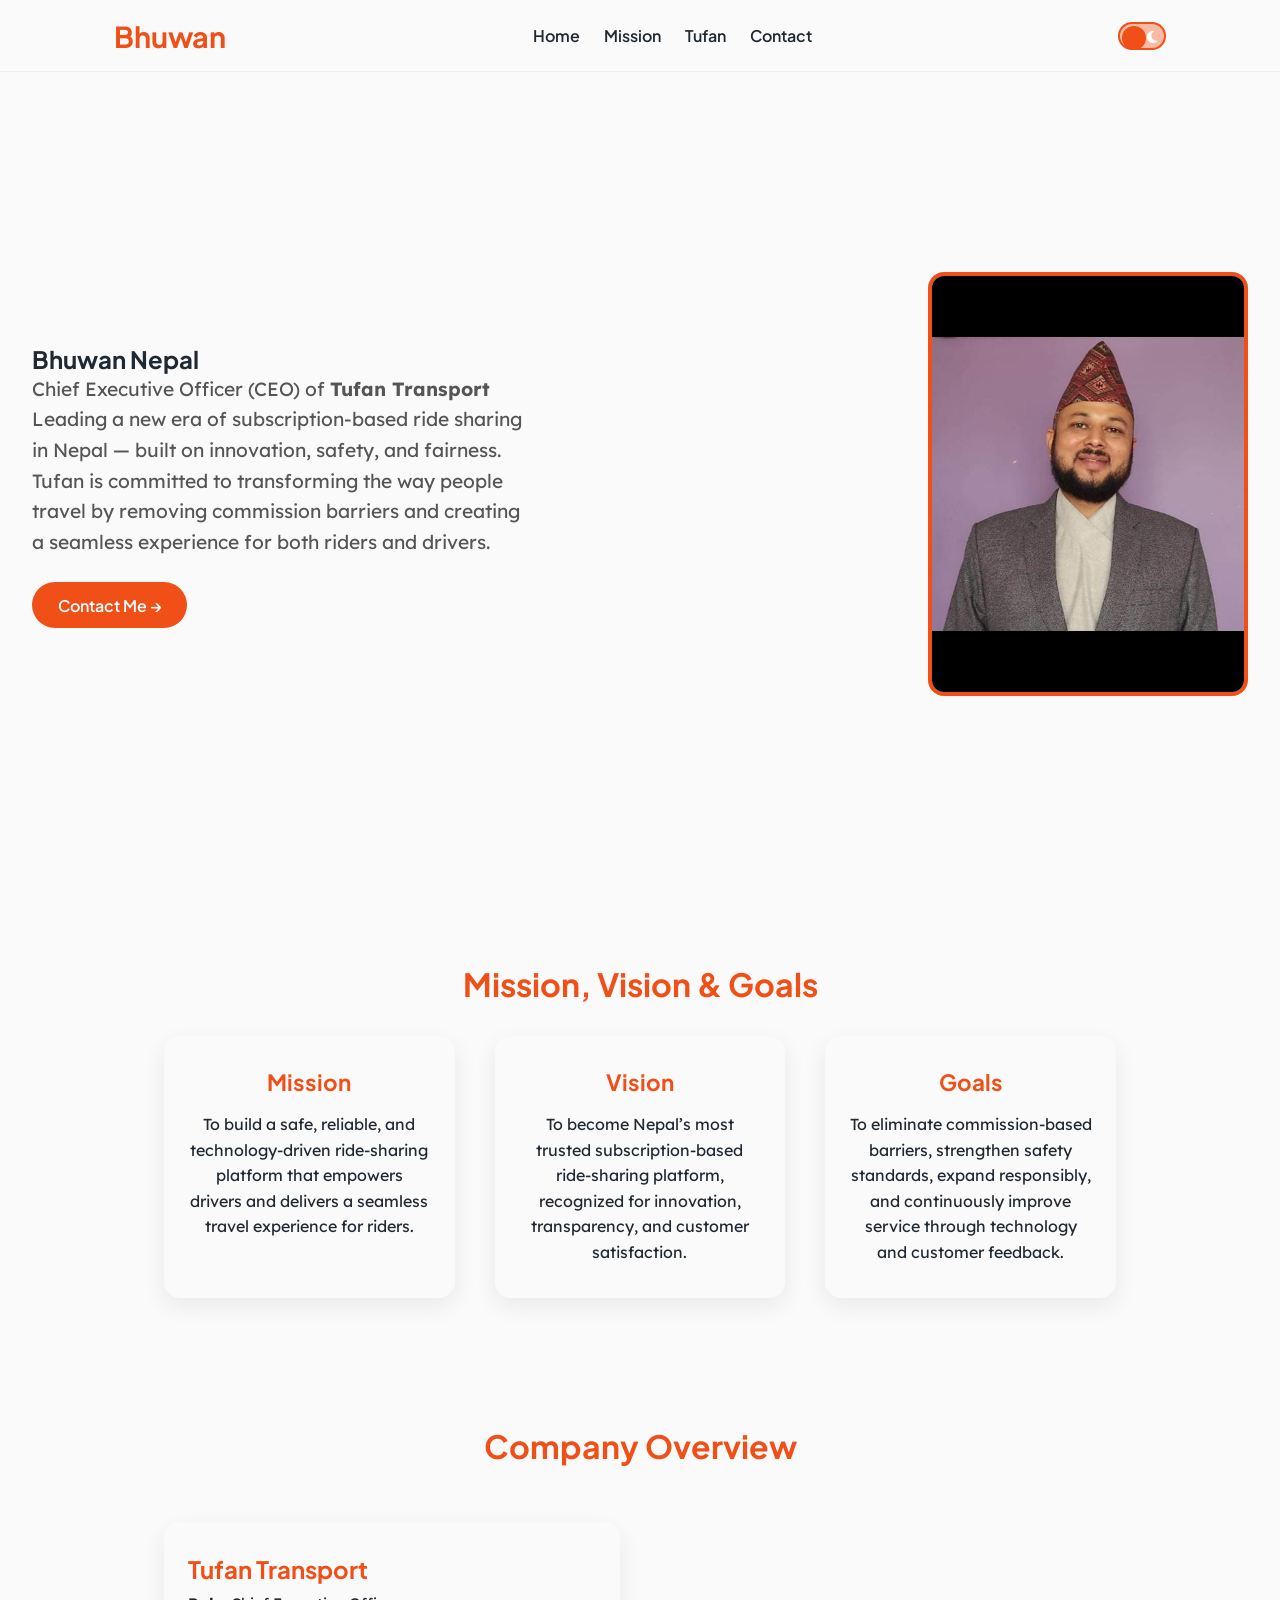
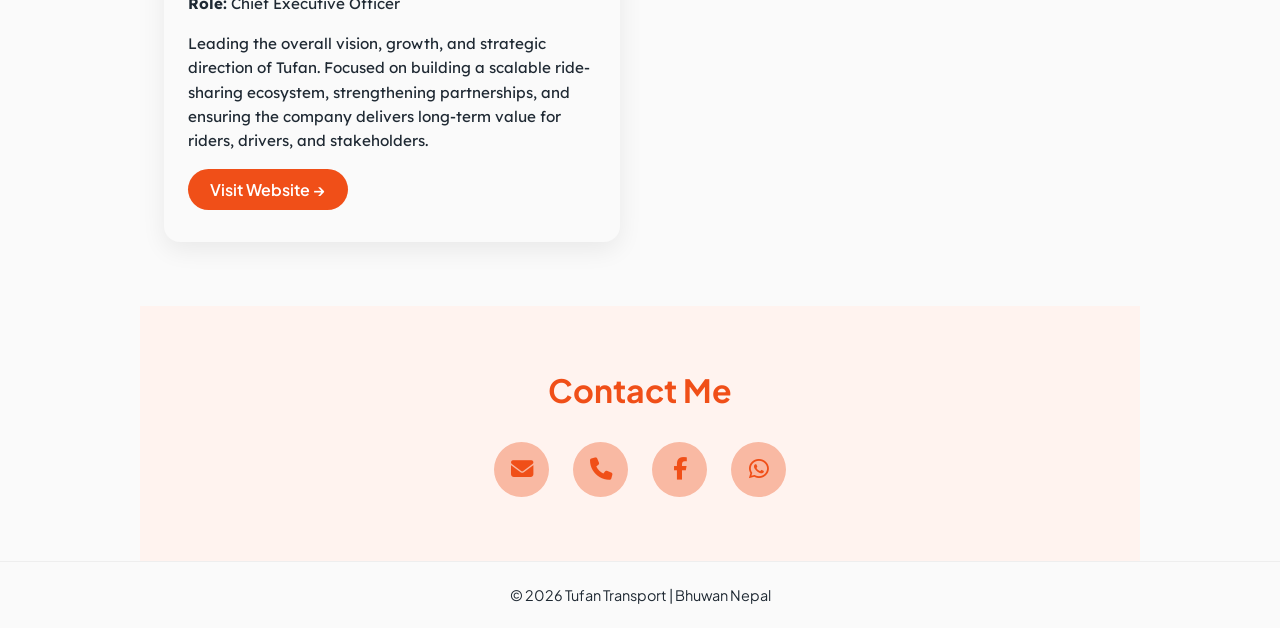
==== Tikaram-Portfolio/html/bhuwan.html @ cb4c6629 "Add files via upload" ====
<!DOCTYPE html>
<html lang="en">
<head>
<meta charset="UTF-8">
<meta name="viewport" content="width=device-width, initial-scale=1.0">
<title>Bhuwan Nepal | CEO</title>

<link href="https://fonts.googleapis.com/css2?family=Plus+Jakarta+Sans:wght@400;600;700&family=Lexend:wght@400;500&display=swap" rel="stylesheet">

<link rel="stylesheet" href="https://cdnjs.cloudflare.com/ajax/libs/font-awesome/6.5.0/css/all.min.css">

<link rel="stylesheet" href="../css/style.css">
</head>

<body>

<header>
<nav class="navbar">

<a href="#home" class="logo">Bhuwan</a>

<div class="menu-toggle" id="menu-toggle">
<span></span>
<span></span>
<span></span>
</div>

<ul class="nav-links" id="nav-links">

<li><a href="#home">Home</a></li>
<li><a href="#mission">Mission</a></li>
<li><a href="#admin">Tufan</a></li>
<li><a href="#contact">Contact</a></li>

<!-- MOBILE THEME TOGGLE -->
<li class="mobile-theme">
<div class="theme-toggle" id="theme-toggle">
<span class="sun"><i class="fas fa-sun"></i></span>
<span class="moon"><i class="fas fa-moon"></i></span>
<div class="toggle-circle"></div>
</div>
</li>

</ul>

<!-- DESKTOP THEME TOGGLE -->
<div class="theme-toggle desktop-toggle" id="theme-toggle">
<span class="sun"><i class="fas fa-sun"></i></span>
<span class="moon"><i class="fas fa-moon"></i></span>
<div class="toggle-circle"></div>
</div>

</nav>
</header>

<section id="home" class="hero-md">
<div class="hero-content">
<h1>Bhuwan Nepal</h1>

<p class="hero-description">
Chief Executive Officer (CEO) of <strong>Tufan Transport</strong><br>Leading a new era of subscription-based ride sharing in Nepal — built on innovation, safety, and fairness.

Tufan is committed to transforming the way people travel by removing commission barriers and creating a seamless experience for both riders and drivers.
</p>

<a href="#contact" class="hero-btn">Contact Me →</a>
</div>

<div class="hero-image">
<img src="../images/bhuwan.jpeg" alt="Bhuwan Nepal">
</div>
</section>

<section id="mission" class="section reveal">

<h2>Mission, Vision & Goals</h2>

<div class="mission-grid">

<div class="mission-card">
<h3>Mission</h3>
<p>To build a safe, reliable, and technology-driven ride-sharing platform that empowers drivers and delivers a seamless travel experience for riders.</p>
</div>

<div class="mission-card">
<h3>Vision</h3>
<p>To become Nepal’s most trusted subscription-based ride-sharing platform, recognized for innovation, transparency, and customer satisfaction.</p>
</div>

<div class="mission-card">
<h3>Goals</h3>
<p>To eliminate commission-based barriers, strengthen safety standards, expand responsibly, and continuously improve service through technology and customer feedback.</p>
</div>

</div>
</section>

<section id="admin" class="section reveal">

<h2>Company Overview</h2>

<div class="admin-grid">

<div class="admin-card">
<h3>Tufan Transport</h3>

<p><strong>Role:</strong> Chief Executive Officer</p>

<p>
Leading the overall vision, growth, and strategic direction of Tufan. Focused on building a scalable ride-sharing ecosystem, strengthening partnerships, and ensuring the company delivers long-term value for riders, drivers, and stakeholders.
</p>

<a href="https://mytufan.com/" target="_blank" class="admin-btn">Visit Website →</a>

</div>

</div>
</section>


<section id="contact" class="section alt reveal">

<h2>Contact Me</h2>

<div class="contact-right">

<div class="contact-item">
<a href="mailto:bhuwan@mytufan.com" class="contact-icon">
<i class="fas fa-envelope"></i>
</a>
</div>

<div class="contact-item">
<a href="tel:+9779767781922" class="contact-icon">
<i class="fas fa-phone"></i>
</a>
</div>

<div class="contact-item">
<a href="https://www.facebook.com/profile.php?id=61574556690121" target="_blank" class="contact-icon">
<i class="fab fa-facebook-f"></i>
</a>
</div>

<div class="contact-item">
<a href="https://wa.me/9779767781922" target="_blank" class="contact-icon">
<i class="fab fa-whatsapp"></i>
</a>
</div>

</div>
</section>

<footer>
<p>© 2026 Tufan Transport | Bhuwan Nepal</p>
</footer>

<script src="../js/script.js"></script>

</body>
</html>
---- Tikaram-Portfolio/css/style.css ----
/* =====================================================
   1. VARIABLES
===================================================== */
:root {
    --brand: #F04F18;
    --light: #FAFAFA;
    --soft: #F9B9A3;
    --dark: #1f2933;
    --nav-height: 72px;
    --transition-speed: 0.4s;
}

/* =====================================================
   2. RESET & GLOBAL
===================================================== */
* {
    margin: 0;
    padding: 0;
    box-sizing: border-box;
}

html {
    scroll-behavior: smooth;
}

body {
    font-family: 'Plus Jakarta Sans', sans-serif;
    background: var(--light);
    color: var(--dark);
    padding-top: var(--nav-height);
    transition: background var(--transition-speed) ease, color var(--transition-speed) ease;
}

/* =====================================================
   3. NAVBAR
===================================================== */
header {
    position: fixed;
    top: 0;
    width: 100%;
    height: var(--nav-height);
    background: var(--light);
    border-bottom: 1px solid #eee;
    z-index: 1000;
    transition: background var(--transition-speed) ease, border-color var(--transition-speed) ease;
}

.navbar {
    height: 100%;
    max-width: 1100px;
    margin: auto;
    padding: 0 1.5rem;
    display: flex;
    align-items: center;
    justify-content: space-between;
}

.logo {
    color: var(--brand);
    font-weight: 700;
    font-size: 1.8rem;
    transition: color var(--transition-speed) ease;
}

/* Remove underline from logo link in navbar */
.navbar .logo {
  text-decoration: none;
  color: var(--brand);  /* keeps the logo color consistent with navbar */
  font-weight: 700; /* optional: makes it stand out */
}


/* NAV LINKS */
.nav-links {
    list-style: none;
    display: flex;
    gap: 1.5rem;
}

.nav-links a {
    text-decoration: none;
    color: var(--dark);
    font-weight: 600;
    position: relative;
    transition: color var(--transition-speed) ease;
}

.nav-links a::after {
    content: "";
    position: absolute;
    left: 0;
    bottom: -6px;
    width: 0;
    height: 2px;
    background: var(--brand);
    transition: width 0.3s ease;
}

.nav-links a:hover::after {
    width: 100%;
}

/* MOBILE MENU */
.menu-toggle {
    display: none;
    flex-direction: column;
    cursor: pointer;
}

.menu-toggle span {
    width: 26px;
    height: 3px;
    background: var(--brand);
    margin: 4px 0;
}

/* =====================================================
   HERO SECTION
===================================================== */
/* ============================
   HERO SECTION
============================ */
.hero-md {
  min-height: calc(100vh - var(--nav-height));
  display: flex;
  flex-direction: row;
  justify-content: space-between;
  align-items: center;
  gap: 2rem;               /* reduced gap */
  padding: 3rem 2rem;      /* balanced padding */
}

/* Content */
.hero-content {
  flex: 1;
}

.hero h1 {
  font-size: clamp(2rem, 5vw, 3rem); /* responsive scaling */
  margin-bottom: 1rem;
  line-height: 1.2;
}

.hero-description {
  font-family: 'Lexend', sans-serif;
  font-size: clamp(1rem, 2.5vw, 1.2rem);
  margin-bottom: 1.5rem;
  max-width: 500px;
  line-height: 1.6;
  color: var(--text-secondary, #555);
}

/* Button */
.hero-btn {
  display: inline-block;
  padding: 0.8rem 1.6rem;
  background: var(--brand);
  color: #fff;
  font-weight: 600;
  border-radius: 30px;
  text-decoration: none;
  transition: all 0.3s ease;
}

.hero-btn:hover {
  background: #d84312;
  transform: translateY(-3px);
  box-shadow: 0 8px 25px rgba(240, 79, 24, 0.4);
}

/* Image */
.hero-image img {
  width: clamp(220px, 30vw, 320px); /* responsive scaling */
  border-radius: 16px;
  border: 4px solid var(--brand);
  object-fit: cover;
  transition: transform 0.4s ease, box-shadow 0.4s ease;
}

.hero-image img:hover {
  transform: scale(1.05);
  box-shadow: 0 15px 40px rgba(240, 79, 24, 0.35);
}

/* Responsive adjustments */
@media (max-width: 992px) {
  .hero-md {
    flex-direction: column;
    text-align: center;
    gap: 1.5rem;
    padding: 2.5rem 1.5rem;
  }

  .hero-content {
    order: 2; /* text below image */
  }

  .hero-image {
    order: 1;
  }

  .hero h1 {
    font-size: 2.2rem;
  }

  .hero-description {
    font-size: 1rem;
    margin: 0 auto 1.5rem;
  }
}

@media (max-width: 576px) {
  .hero-md {
    padding: 2rem 1rem;
    gap: 1rem;
  }

  .hero h1 {
    font-size: 1.8rem;
  }

  .hero-description {
    font-size: 0.95rem;
  }

  .hero-btn {
    padding: 0.6rem 1.2rem;
    font-size: 0.9rem;
  }

  .hero-image img {
    width: 180px;
  }
}

/* =====================================================
   5. SECTION TITLES
===================================================== */
.section {
    max-width: 1000px;
    margin: auto;
    padding: 4rem 1.5rem;
    text-align: center;
}

.section h2 {
    color: var(--brand);
    margin-bottom: 2rem;
    font-size: 2rem;
    transition: color var(--transition-speed) ease;
}

.alt {
    background: #fff3ef;
    transition: background var(--transition-speed) ease;
}

/* =====================================================
   6. MISSION / VISION / GOALS GRID
===================================================== */
.mission-grid {
    display: grid;
    grid-template-columns: repeat(3, 1fr);
    gap: 2.5rem;
    margin-top: 2rem;
}

.mission-card {
    background: var(--light);
    border-radius: 16px;
    padding: 2rem 1.5rem;
    box-shadow: 0 8px 25px rgba(0, 0, 0, 0.07);
    transition: transform 0.4s ease, box-shadow 0.4s ease, background 0.4s ease;
    text-align: center;
    cursor: default;
}

.mission-card h3 {
    color: var(--brand);
    font-size: 1.4rem;
    margin-bottom: 1rem;
}

.mission-card p {
    font-family: 'Lexend', sans-serif;
    font-size: 1rem;
    line-height: 1.6;
    color: var(--dark);
}

/* Hover effect */
.mission-card:hover {
    transform: translateY(-8px) scale(1.02);
    box-shadow: 0 15px 35px rgba(240, 79, 24, 0.25);
}

/* =====================================================
   7. ADMIN GRID
===================================================== */
.admin-grid {
    display: grid;
    grid-template-columns: repeat(2, 1fr);
    gap: 2.5rem;
    max-width: 1000px;
    margin: 0 auto;
    padding-top: 1.5rem;
}

.admin-card {
    background: var(--light);
    border-radius: 16px;
    padding: 2rem 1.5rem;
    box-shadow: 0 8px 25px rgba(0, 0, 0, 0.07);
    transition: transform 0.4s ease, box-shadow 0.4s ease, background 0.4s ease;
    text-align: left;
}

.admin-card:hover {
    transform: translateY(-8px) scale(1.02);
    box-shadow: 0 15px 35px rgba(240, 79, 24, 0.3);
}

.admin-card h3 {
    color: var(--brand);
    font-size: 1.5rem;
    margin-bottom: 0.5rem;
}

.admin-card p {
    font-family: 'Lexend', sans-serif;
    font-size: 0.95rem;
    line-height: 1.6;
    color: var(--dark);
    margin-bottom: 1rem;
}

.admin-btn {
    display: inline-block;
    padding: 0.6rem 1.4rem;
    background: var(--brand);
    color: #fff;
    font-weight: 600;
    border-radius: 30px;
    text-decoration: none;
    transition: all 0.3s ease;
}

.admin-btn:hover {
    background: #d84312;
    transform: translateY(-3px);
    box-shadow: 0 8px 25px rgba(240, 79, 24, 0.4);
}

/* =====================================================
   8. CONTACT SECTION
===================================================== */
.contact-right {
    display: flex;
    align-items: center;
    gap: 1.5rem;
    justify-content: center;
    flex-wrap: wrap;
    margin-top: 2rem;
}

.contact-icon {
    width: 55px;
    height: 55px;
    border-radius: 50%;
    background: var(--soft);
    display: flex;
    align-items: center;
    justify-content: center;
    color: var(--brand);
    font-size: 1.4rem;
    transition: all 0.4s ease;
    border: 2px solid transparent;
    text-decoration: none;
}

.contact-icon:hover {
    background: var(--brand);
    color: #fff;
    transform: translateY(-4px) scale(1.05);
    box-shadow: 0 10px 25px rgba(240, 79, 24, 0.35);
}

/* =====================================================
   9. FOOTER
===================================================== */
footer {
    text-align: center;
    padding: 1.5rem;
    background: var(--light);
    border-top: 1px solid #eee;
    font-size: 0.9rem;
    transition: background var(--transition-speed) ease;
}

/* =====================================================
   10. DARK MODE
===================================================== */
body.dark {
    --light: #1f2933;
    --soft: #2e3a4a;
    --brand: #F04F18;
    --dark: #FAFAFA;
}

body.dark header {
    background: var(--dark);
    border-bottom: 1px solid #444;
}

body.dark .nav-links a {
    color: var(--dark);
}

body.dark .mission-card,
body.dark .admin-card {
    background: var(--soft);
    box-shadow: 0 8px 25px rgba(0, 0, 0, 0.15);
}

body.dark footer {
    background: var(--dark);
    border-top: 1px solid #444;
}

body.dark .contact-icon {
    background: var(--soft);
    color: var(--brand);
}

body.dark .contact-icon:hover {
    background: var(--brand);
    color: #fff;
}

/* =====================================================
   11. THEME TOGGLE
===================================================== */
.theme-toggle {
    display: flex;
    align-items: center;
    justify-content: center;
    width: 48px;
    height: 28px;
    background: var(--soft);
    border-radius: 14px;
    position: relative;
    cursor: pointer;
    border: 2px solid var(--brand);
    transition: all 0.3s ease;
}

.theme-toggle span {
    position: absolute;
    top: 50%;
    transform: translateY(-50%);
    font-size: 14px;
}

.theme-toggle .sun {
    left: 6px;
    color: #facc15;
}

.theme-toggle .moon {
    right: 6px;
    color: #ffffff;
}

.theme-toggle .toggle-circle {
    position: absolute;
    top: 2px;
    left: 2px;
    width: 24px;
    height: 24px;
    background: var(--brand);
    border-radius: 50%;
    transition: all 0.3s ease;
}

body.dark .theme-toggle .toggle-circle {
    left: 22px;
}

/* =====================================================
   12. RESPONSIVE
===================================================== */
@media (max-width: 900px) {
    .hero-md {
        flex-direction: column;
        text-align: center;
    }

    .hero-description {
        max-width: 100%;
    }

    .mission-grid,
    .admin-grid {
        grid-template-columns: 1fr;
    }
}

@media (max-width: 768px) {
    .menu-toggle {
        display: flex;
    }

    .nav-links {
        position: absolute;
        top: var(--nav-height);
        right: 0;
        width: 100%;
        background: var(--light);
        flex-direction: column;
        display: none;
        text-align: center;
        border-bottom: 1px solid #eee;
    }

    .nav-links.show {
        display: flex;
    }

    .nav-links li {
        padding: 1rem 0;
    }
}
/* NAVBAR LINKS DARK MODE */
body.dark header {
    background: #1f2933; /* dark header */
    border-bottom: 1px solid #444;
}

body.dark .nav-links a {
    color: #FAFAFA; /* links should be visible in dark */
}

body.dark .nav-links a:hover::after {
    background: #F04F18; /* brand accent stays */
}

/* CONTACT SECTION DARK MODE */
body.dark #contact {
    background: #1f2933; /* dark background for entire section */
    color: #FAFAFA;      /* text color */
}

body.dark .contact-right {
    background: transparent; /* keep flexible */
    gap: 1.5rem;
}

body.dark .contact-icon {
    background: #2e3a4a; /* dark circle */
    color: #F04F18;      /* brand color */
    border: 2px solid transparent;
}

body.dark .contact-icon:hover {
    background: #F04F18; /* brand accent on hover */
    color: #fff;          /* text/icon turns white */
    transform: translateY(-4px);
    box-shadow: 0 8px 20px rgba(240, 79, 24, 0.35);
}

/* FOOTER DARK MODE */
body.dark footer {
    background: #1f2933; /* dark background */
    border-top: 1px solid #444; /* subtle top border */
    color: #FAFAFA; /* text color */
    text-align: center;
    padding: 1.2rem;
    font-size: 0.9rem;
}

body.dark .theme-toggle {
    background: #2e3a4a; /* slightly darker background */
    border: 2px solid #F04F18;
}

body.dark .theme-toggle .toggle-circle {
    left: 22px; /* already moves circle to right */
}


/* MOBILE THEME TOGGLE */
.mobile-theme{
display:none;
justify-content:center;
padding:1rem 0;
}

/* DESKTOP TOGGLE */
.desktop-toggle{
display:flex;
}

/* MOBILE BEHAVIOR */
@media (max-width:768px){

.desktop-toggle{
display:none;
}

.mobile-theme{
display:flex;
}

}


/* ============================
   Team Section
============================ */
.team-grid {
  display: grid;
  gap: 20px;
  margin-top: 20px;
  grid-template-columns: repeat(auto-fit, minmax(250px, 1fr));
}

/* Admin team: 3 per row on desktop */
.admin-team {
  grid-template-columns: repeat(auto-fit, minmax(250px, 1fr));
}

/* Dev team: 2 per row on desktop */
.dev-team {
  grid-template-columns: repeat(auto-fit, minmax(250px, 1fr));
  display: flex;
  justify-content: center;
}

/* Team Card */
.team-card {
  position: relative;
  overflow: hidden;
  border-radius: 8px;
  text-align: center;
  background: var(--card-bg, #fff);
  transition: transform 0.3s ease;
}

.team-card img {
  width: 100%;
  aspect-ratio: 4 / 3;        /* keeps consistent proportions */
  object-fit: cover;          /* crop images nicely */
  display: block;
  border-radius: 8px 8px 0 0;
  transition: transform 0.3s ease;
}

.team-card:hover {
  transform: translateY(-5px);
}

.team-card:hover img {
  transform: scale(1.05);
}

/* Hover info overlay */
.team-info {
  position: absolute;
  bottom: 0;
  left: 0;
  right: 0;
  background: rgba(0,0,0,0.7);
  color: #fff;
  padding: 10px;
  opacity: 0;
  transition: opacity 0.3s ease;
}

.team-card:hover .team-info {
  opacity: 1;
}

/* Dark mode support */
body.dark .team-card {
  background: #1e1e1e;
}

body.dark .team-info {
  background: rgba(255,255,255,0.1);
  color: #fff;
}

/* Responsive adjustments */
@media (max-width: 768px) {
  .admin-team,
  .dev-team {
    grid-template-columns: repeat(auto-fit, minmax(200px, 1fr));
  }

  .team-card img {
    height: 200px; /* optional if you want fixed height */
  }
}

@media (max-width: 480px) {
  .admin-team,
  .dev-team {
    grid-template-columns: 1fr; /* stack cards vertically */
  }

  .team-card img {
    height: 150px; /* optional if you want fixed height */
  }
}
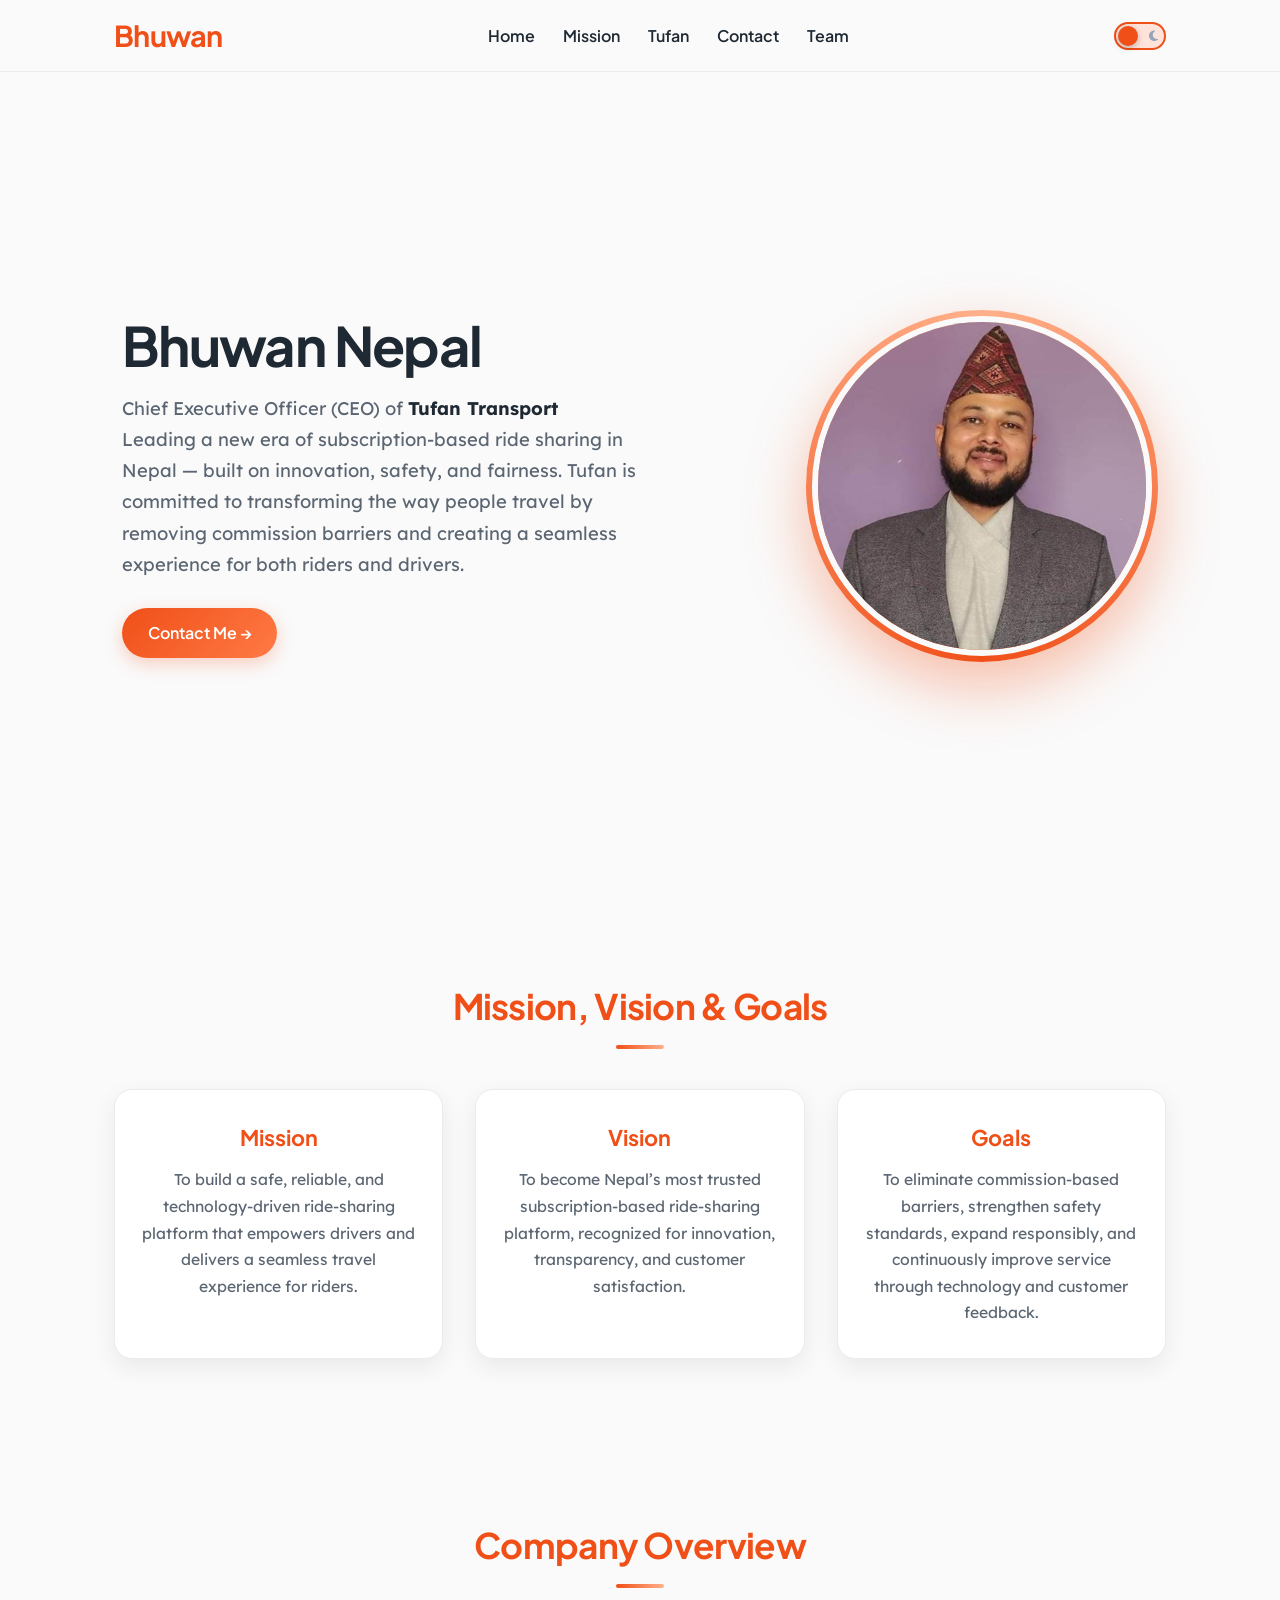
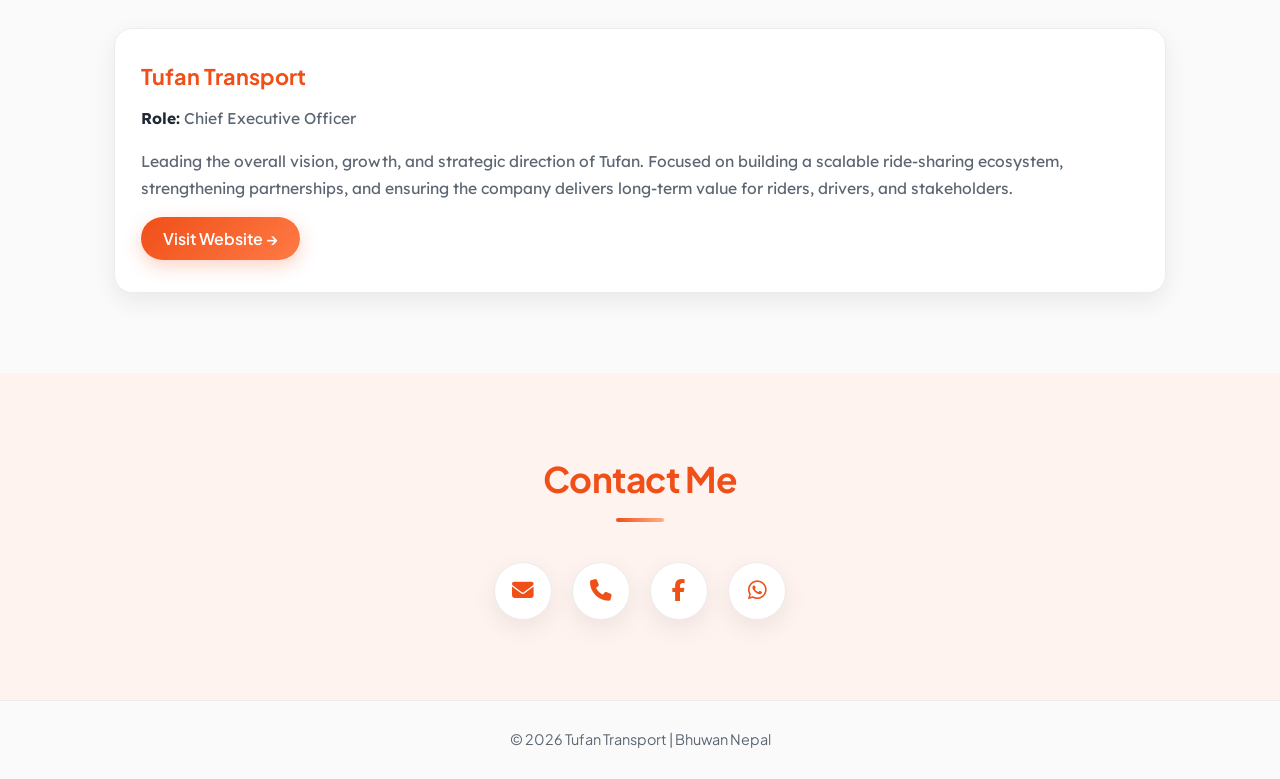
==== commit 72e7025d: "#ok" ====
--- a/Tikaram-Portfolio/html/bhuwan.html
+++ b/Tikaram-Portfolio/html/bhuwan.html
@@ -1,161 +1,165 @@
-<!DOCTYPE html>
-<html lang="en">
-<head>
-<meta charset="UTF-8">
-<meta name="viewport" content="width=device-width, initial-scale=1.0">
-<title>Bhuwan Nepal | CEO</title>
-
-<link href="https://fonts.googleapis.com/css2?family=Plus+Jakarta+Sans:wght@400;600;700&family=Lexend:wght@400;500&display=swap" rel="stylesheet">
-
-<link rel="stylesheet" href="https://cdnjs.cloudflare.com/ajax/libs/font-awesome/6.5.0/css/all.min.css">
-
-<link rel="stylesheet" href="../css/style.css">
-</head>
-
-<body>
-
-<header>
-<nav class="navbar">
-
-<a href="#home" class="logo">Bhuwan</a>
-
-<div class="menu-toggle" id="menu-toggle">
-<span></span>
-<span></span>
-<span></span>
-</div>
-
-<ul class="nav-links" id="nav-links">
-
-<li><a href="#home">Home</a></li>
-<li><a href="#mission">Mission</a></li>
-<li><a href="#admin">Tufan</a></li>
-<li><a href="#contact">Contact</a></li>
-
-<!-- MOBILE THEME TOGGLE -->
-<li class="mobile-theme">
-<div class="theme-toggle" id="theme-toggle">
-<span class="sun"><i class="fas fa-sun"></i></span>
-<span class="moon"><i class="fas fa-moon"></i></span>
-<div class="toggle-circle"></div>
-</div>
-</li>
-
-</ul>
-
-<!-- DESKTOP THEME TOGGLE -->
-<div class="theme-toggle desktop-toggle" id="theme-toggle">
-<span class="sun"><i class="fas fa-sun"></i></span>
-<span class="moon"><i class="fas fa-moon"></i></span>
-<div class="toggle-circle"></div>
-</div>
-
-</nav>
-</header>
-
-<section id="home" class="hero-md">
-<div class="hero-content">
-<h1>Bhuwan Nepal</h1>
-
-<p class="hero-description">
-Chief Executive Officer (CEO) of <strong>Tufan Transport</strong><br>Leading a new era of subscription-based ride sharing in Nepal — built on innovation, safety, and fairness.
-
-Tufan is committed to transforming the way people travel by removing commission barriers and creating a seamless experience for both riders and drivers.
-</p>
-
-<a href="#contact" class="hero-btn">Contact Me →</a>
-</div>
-
-<div class="hero-image">
-<img src="../images/bhuwan.jpeg" alt="Bhuwan Nepal">
-</div>
-</section>
-
-<section id="mission" class="section reveal">
-
-<h2>Mission, Vision & Goals</h2>
-
-<div class="mission-grid">
-
-<div class="mission-card">
-<h3>Mission</h3>
-<p>To build a safe, reliable, and technology-driven ride-sharing platform that empowers drivers and delivers a seamless travel experience for riders.</p>
-</div>
-
-<div class="mission-card">
-<h3>Vision</h3>
-<p>To become Nepal’s most trusted subscription-based ride-sharing platform, recognized for innovation, transparency, and customer satisfaction.</p>
-</div>
-
-<div class="mission-card">
-<h3>Goals</h3>
-<p>To eliminate commission-based barriers, strengthen safety standards, expand responsibly, and continuously improve service through technology and customer feedback.</p>
-</div>
-
-</div>
-</section>
-
-<section id="admin" class="section reveal">
-
-<h2>Company Overview</h2>
-
-<div class="admin-grid">
-
-<div class="admin-card">
-<h3>Tufan Transport</h3>
-
-<p><strong>Role:</strong> Chief Executive Officer</p>
-
-<p>
-Leading the overall vision, growth, and strategic direction of Tufan. Focused on building a scalable ride-sharing ecosystem, strengthening partnerships, and ensuring the company delivers long-term value for riders, drivers, and stakeholders.
-</p>
-
-<a href="https://mytufan.com/" target="_blank" class="admin-btn">Visit Website →</a>
-
-</div>
-
-</div>
-</section>
-
-
-<section id="contact" class="section alt reveal">
-
-<h2>Contact Me</h2>
-
-<div class="contact-right">
-
-<div class="contact-item">
-<a href="mailto:bhuwan@mytufan.com" class="contact-icon">
-<i class="fas fa-envelope"></i>
-</a>
-</div>
-
-<div class="contact-item">
-<a href="tel:+9779767781922" class="contact-icon">
-<i class="fas fa-phone"></i>
-</a>
-</div>
-
-<div class="contact-item">
-<a href="https://www.facebook.com/profile.php?id=61574556690121" target="_blank" class="contact-icon">
-<i class="fab fa-facebook-f"></i>
-</a>
-</div>
-
-<div class="contact-item">
-<a href="https://wa.me/9779767781922" target="_blank" class="contact-icon">
-<i class="fab fa-whatsapp"></i>
-</a>
-</div>
-
-</div>
-</section>
-
-<footer>
-<p>© 2026 Tufan Transport | Bhuwan Nepal</p>
-</footer>
-
-<script src="../js/script.js"></script>
-
-</body>
+<!DOCTYPE html>
+<html lang="en">
+<head>
+<meta charset="UTF-8">
+<script>try{if(localStorage.getItem("theme")==="dark")document.documentElement.classList.add("dark")}catch(e){}</script>
+<meta name="viewport" content="width=device-width, initial-scale=1.0">
+<title>Bhuwan Nepal | CEO</title>
+
+<link rel="preconnect" href="https://fonts.googleapis.com">
+<link rel="preconnect" href="https://fonts.gstatic.com" crossorigin>
+<link href="https://fonts.googleapis.com/css2?family=Plus+Jakarta+Sans:wght@400;600;700&family=Lexend:wght@400;500&display=swap" rel="stylesheet">
+
+<link rel="stylesheet" href="https://cdnjs.cloudflare.com/ajax/libs/font-awesome/6.5.0/css/all.min.css">
+
+<link rel="stylesheet" href="../css/style.css">
+</head>
+
+<body>
+
+<header>
+<nav class="navbar">
+
+<a href="#home" class="logo">Bhuwan</a>
+
+<button class="menu-toggle" id="menu-toggle" type="button" aria-label="Toggle menu" aria-expanded="false" aria-controls="nav-links">
+<span></span>
+<span></span>
+<span></span>
+</button>
+
+<ul class="nav-links" id="nav-links">
+
+<li><a href="#home">Home</a></li>
+<li><a href="#mission">Mission</a></li>
+<li><a href="#admin">Tufan</a></li>
+<li><a href="#contact">Contact</a></li>
+<li><a href="index.html#team">Team</a></li>
+
+<!-- MOBILE THEME TOGGLE -->
+<li class="mobile-theme">
+<div class="theme-toggle" role="button" tabindex="0" aria-label="Toggle dark mode">
+<span class="sun"><i class="fas fa-sun"></i></span>
+<span class="moon"><i class="fas fa-moon"></i></span>
+<div class="toggle-circle"></div>
+</div>
+</li>
+
+</ul>
+
+<!-- DESKTOP THEME TOGGLE -->
+<div class="theme-toggle desktop-toggle" role="button" tabindex="0" aria-label="Toggle dark mode">
+<span class="sun"><i class="fas fa-sun"></i></span>
+<span class="moon"><i class="fas fa-moon"></i></span>
+<div class="toggle-circle"></div>
+</div>
+
+</nav>
+</header>
+
+<section id="home" class="hero-md">
+<div class="hero-content">
+<h1>Bhuwan Nepal</h1>
+
+<p class="hero-description">
+Chief Executive Officer (CEO) of <strong>Tufan Transport</strong><br>Leading a new era of subscription-based ride sharing in Nepal — built on innovation, safety, and fairness.
+
+Tufan is committed to transforming the way people travel by removing commission barriers and creating a seamless experience for both riders and drivers.
+</p>
+
+<a href="#contact" class="hero-btn">Contact Me →</a>
+</div>
+
+<div class="hero-image">
+<img fetchpriority="high" src="../images/bhuwan.jpeg?v=2" alt="Bhuwan Nepal">
+</div>
+</section>
+
+<section id="mission" class="section reveal">
+
+<h2>Mission, Vision & Goals</h2>
+
+<div class="mission-grid">
+
+<div class="mission-card">
+<h3>Mission</h3>
+<p>To build a safe, reliable, and technology-driven ride-sharing platform that empowers drivers and delivers a seamless travel experience for riders.</p>
+</div>
+
+<div class="mission-card">
+<h3>Vision</h3>
+<p>To become Nepal’s most trusted subscription-based ride-sharing platform, recognized for innovation, transparency, and customer satisfaction.</p>
+</div>
+
+<div class="mission-card">
+<h3>Goals</h3>
+<p>To eliminate commission-based barriers, strengthen safety standards, expand responsibly, and continuously improve service through technology and customer feedback.</p>
+</div>
+
+</div>
+</section>
+
+<section id="admin" class="section reveal">
+
+<h2>Company Overview</h2>
+
+<div class="admin-grid">
+
+<div class="admin-card">
+<h3>Tufan Transport</h3>
+
+<p><strong>Role:</strong> Chief Executive Officer</p>
+
+<p>
+Leading the overall vision, growth, and strategic direction of Tufan. Focused on building a scalable ride-sharing ecosystem, strengthening partnerships, and ensuring the company delivers long-term value for riders, drivers, and stakeholders.
+</p>
+
+<a href="https://mytufan.com/" target="_blank" rel="noopener" class="admin-btn">Visit Website →</a>
+
+</div>
+
+</div>
+</section>
+
+
+<section id="contact" class="section alt reveal">
+
+<h2>Contact Me</h2>
+
+<div class="contact-right">
+
+<div class="contact-item">
+<a href="mailto:bhuwan@mytufan.com" class="contact-icon">
+<i class="fas fa-envelope"></i>
+</a>
+</div>
+
+<div class="contact-item">
+<a href="tel:+9779767781922" class="contact-icon">
+<i class="fas fa-phone"></i>
+</a>
+</div>
+
+<div class="contact-item">
+<a href="https://www.facebook.com/profile.php?id=61574556690121" target="_blank" rel="noopener" class="contact-icon">
+<i class="fab fa-facebook-f"></i>
+</a>
+</div>
+
+<div class="contact-item">
+<a href="https://wa.me/9779767781922" target="_blank" rel="noopener" class="contact-icon">
+<i class="fab fa-whatsapp"></i>
+</a>
+</div>
+
+</div>
+</section>
+
+<footer>
+<p>© 2026 Tufan Transport | Bhuwan Nepal</p>
+</footer>
+
+<script src="../js/script.js"></script>
+
+</body>
 </html>
--- a/Tikaram-Portfolio/css/style.css
+++ b/Tikaram-Portfolio/css/style.css
@@ -1,714 +1,796 @@
-/* =====================================================
-   1. VARIABLES
-===================================================== */
-:root {
-    --brand: #F04F18;
-    --light: #FAFAFA;
-    --soft: #F9B9A3;
-    --dark: #1f2933;
-    --nav-height: 72px;
-    --transition-speed: 0.4s;
-}
-
-/* =====================================================
-   2. RESET & GLOBAL
-===================================================== */
-* {
-    margin: 0;
-    padding: 0;
-    box-sizing: border-box;
-}
-
-html {
-    scroll-behavior: smooth;
-}
-
-body {
-    font-family: 'Plus Jakarta Sans', sans-serif;
-    background: var(--light);
-    color: var(--dark);
-    padding-top: var(--nav-height);
-    transition: background var(--transition-speed) ease, color var(--transition-speed) ease;
-}
-
-/* =====================================================
-   3. NAVBAR
-===================================================== */
-header {
-    position: fixed;
-    top: 0;
-    width: 100%;
-    height: var(--nav-height);
-    background: var(--light);
-    border-bottom: 1px solid #eee;
-    z-index: 1000;
-    transition: background var(--transition-speed) ease, border-color var(--transition-speed) ease;
-}
-
-.navbar {
-    height: 100%;
-    max-width: 1100px;
-    margin: auto;
-    padding: 0 1.5rem;
-    display: flex;
-    align-items: center;
-    justify-content: space-between;
-}
-
-.logo {
-    color: var(--brand);
-    font-weight: 700;
-    font-size: 1.8rem;
-    transition: color var(--transition-speed) ease;
-}
-
-/* Remove underline from logo link in navbar */
-.navbar .logo {
-  text-decoration: none;
-  color: var(--brand);  /* keeps the logo color consistent with navbar */
-  font-weight: 700; /* optional: makes it stand out */
-}
-
-
-/* NAV LINKS */
-.nav-links {
-    list-style: none;
-    display: flex;
-    gap: 1.5rem;
-}
-
-.nav-links a {
-    text-decoration: none;
-    color: var(--dark);
-    font-weight: 600;
-    position: relative;
-    transition: color var(--transition-speed) ease;
-}
-
-.nav-links a::after {
-    content: "";
-    position: absolute;
-    left: 0;
-    bottom: -6px;
-    width: 0;
-    height: 2px;
-    background: var(--brand);
-    transition: width 0.3s ease;
-}
-
-.nav-links a:hover::after {
-    width: 100%;
-}
-
-/* MOBILE MENU */
-.menu-toggle {
-    display: none;
-    flex-direction: column;
-    cursor: pointer;
-}
-
-.menu-toggle span {
-    width: 26px;
-    height: 3px;
-    background: var(--brand);
-    margin: 4px 0;
-}
-
-/* =====================================================
-   HERO SECTION
-===================================================== */
-/* ============================
-   HERO SECTION
-============================ */
-.hero-md {
-  min-height: calc(100vh - var(--nav-height));
-  display: flex;
-  flex-direction: row;
-  justify-content: space-between;
-  align-items: center;
-  gap: 2rem;               /* reduced gap */
-  padding: 3rem 2rem;      /* balanced padding */
-}
-
-/* Content */
-.hero-content {
-  flex: 1;
-}
-
-.hero h1 {
-  font-size: clamp(2rem, 5vw, 3rem); /* responsive scaling */
-  margin-bottom: 1rem;
-  line-height: 1.2;
-}
-
-.hero-description {
-  font-family: 'Lexend', sans-serif;
-  font-size: clamp(1rem, 2.5vw, 1.2rem);
-  margin-bottom: 1.5rem;
-  max-width: 500px;
-  line-height: 1.6;
-  color: var(--text-secondary, #555);
-}
-
-/* Button */
-.hero-btn {
-  display: inline-block;
-  padding: 0.8rem 1.6rem;
-  background: var(--brand);
-  color: #fff;
-  font-weight: 600;
-  border-radius: 30px;
-  text-decoration: none;
-  transition: all 0.3s ease;
-}
-
-.hero-btn:hover {
-  background: #d84312;
-  transform: translateY(-3px);
-  box-shadow: 0 8px 25px rgba(240, 79, 24, 0.4);
-}
-
-/* Image */
-.hero-image img {
-  width: clamp(220px, 30vw, 320px); /* responsive scaling */
-  border-radius: 16px;
-  border: 4px solid var(--brand);
-  object-fit: cover;
-  transition: transform 0.4s ease, box-shadow 0.4s ease;
-}
-
-.hero-image img:hover {
-  transform: scale(1.05);
-  box-shadow: 0 15px 40px rgba(240, 79, 24, 0.35);
-}
-
-/* Responsive adjustments */
-@media (max-width: 992px) {
-  .hero-md {
-    flex-direction: column;
-    text-align: center;
-    gap: 1.5rem;
-    padding: 2.5rem 1.5rem;
-  }
-
-  .hero-content {
-    order: 2; /* text below image */
-  }
-
-  .hero-image {
-    order: 1;
-  }
-
-  .hero h1 {
-    font-size: 2.2rem;
-  }
-
-  .hero-description {
-    font-size: 1rem;
-    margin: 0 auto 1.5rem;
-  }
-}
-
-@media (max-width: 576px) {
-  .hero-md {
-    padding: 2rem 1rem;
-    gap: 1rem;
-  }
-
-  .hero h1 {
-    font-size: 1.8rem;
-  }
-
-  .hero-description {
-    font-size: 0.95rem;
-  }
-
-  .hero-btn {
-    padding: 0.6rem 1.2rem;
-    font-size: 0.9rem;
-  }
-
-  .hero-image img {
-    width: 180px;
-  }
-}
-
-/* =====================================================
-   5. SECTION TITLES
-===================================================== */
-.section {
-    max-width: 1000px;
-    margin: auto;
-    padding: 4rem 1.5rem;
-    text-align: center;
-}
-
-.section h2 {
-    color: var(--brand);
-    margin-bottom: 2rem;
-    font-size: 2rem;
-    transition: color var(--transition-speed) ease;
-}
-
-.alt {
-    background: #fff3ef;
-    transition: background var(--transition-speed) ease;
-}
-
-/* =====================================================
-   6. MISSION / VISION / GOALS GRID
-===================================================== */
-.mission-grid {
-    display: grid;
-    grid-template-columns: repeat(3, 1fr);
-    gap: 2.5rem;
-    margin-top: 2rem;
-}
-
-.mission-card {
-    background: var(--light);
-    border-radius: 16px;
-    padding: 2rem 1.5rem;
-    box-shadow: 0 8px 25px rgba(0, 0, 0, 0.07);
-    transition: transform 0.4s ease, box-shadow 0.4s ease, background 0.4s ease;
-    text-align: center;
-    cursor: default;
-}
-
-.mission-card h3 {
-    color: var(--brand);
-    font-size: 1.4rem;
-    margin-bottom: 1rem;
-}
-
-.mission-card p {
-    font-family: 'Lexend', sans-serif;
-    font-size: 1rem;
-    line-height: 1.6;
-    color: var(--dark);
-}
-
-/* Hover effect */
-.mission-card:hover {
-    transform: translateY(-8px) scale(1.02);
-    box-shadow: 0 15px 35px rgba(240, 79, 24, 0.25);
-}
-
-/* =====================================================
-   7. ADMIN GRID
-===================================================== */
-.admin-grid {
-    display: grid;
-    grid-template-columns: repeat(2, 1fr);
-    gap: 2.5rem;
-    max-width: 1000px;
-    margin: 0 auto;
-    padding-top: 1.5rem;
-}
-
-.admin-card {
-    background: var(--light);
-    border-radius: 16px;
-    padding: 2rem 1.5rem;
-    box-shadow: 0 8px 25px rgba(0, 0, 0, 0.07);
-    transition: transform 0.4s ease, box-shadow 0.4s ease, background 0.4s ease;
-    text-align: left;
-}
-
-.admin-card:hover {
-    transform: translateY(-8px) scale(1.02);
-    box-shadow: 0 15px 35px rgba(240, 79, 24, 0.3);
-}
-
-.admin-card h3 {
-    color: var(--brand);
-    font-size: 1.5rem;
-    margin-bottom: 0.5rem;
-}
-
-.admin-card p {
-    font-family: 'Lexend', sans-serif;
-    font-size: 0.95rem;
-    line-height: 1.6;
-    color: var(--dark);
-    margin-bottom: 1rem;
-}
-
-.admin-btn {
-    display: inline-block;
-    padding: 0.6rem 1.4rem;
-    background: var(--brand);
-    color: #fff;
-    font-weight: 600;
-    border-radius: 30px;
-    text-decoration: none;
-    transition: all 0.3s ease;
-}
-
-.admin-btn:hover {
-    background: #d84312;
-    transform: translateY(-3px);
-    box-shadow: 0 8px 25px rgba(240, 79, 24, 0.4);
-}
-
-/* =====================================================
-   8. CONTACT SECTION
-===================================================== */
-.contact-right {
-    display: flex;
-    align-items: center;
-    gap: 1.5rem;
-    justify-content: center;
-    flex-wrap: wrap;
-    margin-top: 2rem;
-}
-
-.contact-icon {
-    width: 55px;
-    height: 55px;
-    border-radius: 50%;
-    background: var(--soft);
-    display: flex;
-    align-items: center;
-    justify-content: center;
-    color: var(--brand);
-    font-size: 1.4rem;
-    transition: all 0.4s ease;
-    border: 2px solid transparent;
-    text-decoration: none;
-}
-
-.contact-icon:hover {
-    background: var(--brand);
-    color: #fff;
-    transform: translateY(-4px) scale(1.05);
-    box-shadow: 0 10px 25px rgba(240, 79, 24, 0.35);
-}
-
-/* =====================================================
-   9. FOOTER
-===================================================== */
-footer {
-    text-align: center;
-    padding: 1.5rem;
-    background: var(--light);
-    border-top: 1px solid #eee;
-    font-size: 0.9rem;
-    transition: background var(--transition-speed) ease;
-}
-
-/* =====================================================
-   10. DARK MODE
-===================================================== */
-body.dark {
-    --light: #1f2933;
-    --soft: #2e3a4a;
-    --brand: #F04F18;
-    --dark: #FAFAFA;
-}
-
-body.dark header {
-    background: var(--dark);
-    border-bottom: 1px solid #444;
-}
-
-body.dark .nav-links a {
-    color: var(--dark);
-}
-
-body.dark .mission-card,
-body.dark .admin-card {
-    background: var(--soft);
-    box-shadow: 0 8px 25px rgba(0, 0, 0, 0.15);
-}
-
-body.dark footer {
-    background: var(--dark);
-    border-top: 1px solid #444;
-}
-
-body.dark .contact-icon {
-    background: var(--soft);
-    color: var(--brand);
-}
-
-body.dark .contact-icon:hover {
-    background: var(--brand);
-    color: #fff;
-}
-
-/* =====================================================
-   11. THEME TOGGLE
-===================================================== */
-.theme-toggle {
-    display: flex;
-    align-items: center;
-    justify-content: center;
-    width: 48px;
-    height: 28px;
-    background: var(--soft);
-    border-radius: 14px;
-    position: relative;
-    cursor: pointer;
-    border: 2px solid var(--brand);
-    transition: all 0.3s ease;
-}
-
-.theme-toggle span {
-    position: absolute;
-    top: 50%;
-    transform: translateY(-50%);
-    font-size: 14px;
-}
-
-.theme-toggle .sun {
-    left: 6px;
-    color: #facc15;
-}
-
-.theme-toggle .moon {
-    right: 6px;
-    color: #ffffff;
-}
-
-.theme-toggle .toggle-circle {
-    position: absolute;
-    top: 2px;
-    left: 2px;
-    width: 24px;
-    height: 24px;
-    background: var(--brand);
-    border-radius: 50%;
-    transition: all 0.3s ease;
-}
-
-body.dark .theme-toggle .toggle-circle {
-    left: 22px;
-}
-
-/* =====================================================
-   12. RESPONSIVE
-===================================================== */
-@media (max-width: 900px) {
-    .hero-md {
-        flex-direction: column;
-        text-align: center;
-    }
-
-    .hero-description {
-        max-width: 100%;
-    }
-
-    .mission-grid,
-    .admin-grid {
-        grid-template-columns: 1fr;
-    }
-}
-
-@media (max-width: 768px) {
-    .menu-toggle {
-        display: flex;
-    }
-
-    .nav-links {
-        position: absolute;
-        top: var(--nav-height);
-        right: 0;
-        width: 100%;
-        background: var(--light);
-        flex-direction: column;
-        display: none;
-        text-align: center;
-        border-bottom: 1px solid #eee;
-    }
-
-    .nav-links.show {
-        display: flex;
-    }
-
-    .nav-links li {
-        padding: 1rem 0;
-    }
-}
-/* NAVBAR LINKS DARK MODE */
-body.dark header {
-    background: #1f2933; /* dark header */
-    border-bottom: 1px solid #444;
-}
-
-body.dark .nav-links a {
-    color: #FAFAFA; /* links should be visible in dark */
-}
-
-body.dark .nav-links a:hover::after {
-    background: #F04F18; /* brand accent stays */
-}
-
-/* CONTACT SECTION DARK MODE */
-body.dark #contact {
-    background: #1f2933; /* dark background for entire section */
-    color: #FAFAFA;      /* text color */
-}
-
-body.dark .contact-right {
-    background: transparent; /* keep flexible */
-    gap: 1.5rem;
-}
-
-body.dark .contact-icon {
-    background: #2e3a4a; /* dark circle */
-    color: #F04F18;      /* brand color */
-    border: 2px solid transparent;
-}
-
-body.dark .contact-icon:hover {
-    background: #F04F18; /* brand accent on hover */
-    color: #fff;          /* text/icon turns white */
-    transform: translateY(-4px);
-    box-shadow: 0 8px 20px rgba(240, 79, 24, 0.35);
-}
-
-/* FOOTER DARK MODE */
-body.dark footer {
-    background: #1f2933; /* dark background */
-    border-top: 1px solid #444; /* subtle top border */
-    color: #FAFAFA; /* text color */
-    text-align: center;
-    padding: 1.2rem;
-    font-size: 0.9rem;
-}
-
-body.dark .theme-toggle {
-    background: #2e3a4a; /* slightly darker background */
-    border: 2px solid #F04F18;
-}
-
-body.dark .theme-toggle .toggle-circle {
-    left: 22px; /* already moves circle to right */
-}
-
-
-/* MOBILE THEME TOGGLE */
-.mobile-theme{
-display:none;
-justify-content:center;
-padding:1rem 0;
-}
-
-/* DESKTOP TOGGLE */
-.desktop-toggle{
-display:flex;
-}
-
-/* MOBILE BEHAVIOR */
-@media (max-width:768px){
-
-.desktop-toggle{
-display:none;
-}
-
-.mobile-theme{
-display:flex;
-}
-
-}
-
-
-/* ============================
-   Team Section
-============================ */
-.team-grid {
-  display: grid;
-  gap: 20px;
-  margin-top: 20px;
-  grid-template-columns: repeat(auto-fit, minmax(250px, 1fr));
-}
-
-/* Admin team: 3 per row on desktop */
-.admin-team {
-  grid-template-columns: repeat(auto-fit, minmax(250px, 1fr));
-}
-
-/* Dev team: 2 per row on desktop */
-.dev-team {
-  grid-template-columns: repeat(auto-fit, minmax(250px, 1fr));
-  display: flex;
-  justify-content: center;
-}
-
-/* Team Card */
-.team-card {
-  position: relative;
-  overflow: hidden;
-  border-radius: 8px;
-  text-align: center;
-  background: var(--card-bg, #fff);
-  transition: transform 0.3s ease;
-}
-
-.team-card img {
-  width: 100%;
-  aspect-ratio: 4 / 3;        /* keeps consistent proportions */
-  object-fit: cover;          /* crop images nicely */
-  display: block;
-  border-radius: 8px 8px 0 0;
-  transition: transform 0.3s ease;
-}
-
-.team-card:hover {
-  transform: translateY(-5px);
-}
-
-.team-card:hover img {
-  transform: scale(1.05);
-}
-
-/* Hover info overlay */
-.team-info {
-  position: absolute;
-  bottom: 0;
-  left: 0;
-  right: 0;
-  background: rgba(0,0,0,0.7);
-  color: #fff;
-  padding: 10px;
-  opacity: 0;
-  transition: opacity 0.3s ease;
-}
-
-.team-card:hover .team-info {
-  opacity: 1;
-}
-
-/* Dark mode support */
-body.dark .team-card {
-  background: #1e1e1e;
-}
-
-body.dark .team-info {
-  background: rgba(255,255,255,0.1);
-  color: #fff;
-}
-
-/* Responsive adjustments */
-@media (max-width: 768px) {
-  .admin-team,
-  .dev-team {
-    grid-template-columns: repeat(auto-fit, minmax(200px, 1fr));
-  }
-
-  .team-card img {
-    height: 200px; /* optional if you want fixed height */
-  }
-}
-
-@media (max-width: 480px) {
-  .admin-team,
-  .dev-team {
-    grid-template-columns: 1fr; /* stack cards vertically */
-  }
-
-  .team-card img {
-    height: 150px; /* optional if you want fixed height */
-  }
-}
+/* =====================================================
+   1. VARIABLES
+===================================================== */
+:root {
+    --brand: #F04F18;
+    --brand-dark: #d84312;
+    --brand-glow: rgba(240, 79, 24, 0.35);
+    --bg: #FAFAFA;
+    --surface: #FFFFFF;
+    --soft: #FDE3D9;
+    --alt-bg: #FFF3EF;
+    --text: #1f2933;
+    --muted: #5b6672;
+    --border: #ececec;
+    --shadow: 0 8px 25px rgba(0, 0, 0, 0.07);
+    --shadow-hover: 0 18px 40px rgba(240, 79, 24, 0.22);
+    --nav-height: 72px;
+    --radius: 18px;
+    --ease: cubic-bezier(.2, .7, .2, 1);
+    --speed: 0.35s;
+}
+
+/* Theme class lives on <html> so it applies before first paint */
+.dark {
+    --bg: #141b22;
+    --surface: #1f2933;
+    --soft: #2e3a4a;
+    --alt-bg: #18212a;
+    --text: #F2F4F6;
+    --muted: #b3bcc6;
+    --border: #2c3845;
+    --shadow: 0 8px 25px rgba(0, 0, 0, 0.3);
+    --shadow-hover: 0 18px 40px rgba(240, 79, 24, 0.25);
+    color-scheme: dark;
+}
+
+/* =====================================================
+   2. RESET & GLOBAL
+===================================================== */
+*,
+*::before,
+*::after {
+    margin: 0;
+    padding: 0;
+    box-sizing: border-box;
+}
+
+html {
+    scroll-behavior: smooth;
+    scroll-padding-top: var(--nav-height);
+}
+
+body {
+    font-family: 'Plus Jakarta Sans', system-ui, sans-serif;
+    background: var(--bg);
+    color: var(--text);
+    padding-top: var(--nav-height);
+    line-height: 1.5;
+    -webkit-font-smoothing: antialiased;
+    transition: background var(--speed) ease, color var(--speed) ease;
+}
+
+img {
+    max-width: 100%;
+    display: block;
+}
+
+a:focus-visible,
+button:focus-visible,
+.theme-toggle:focus-visible,
+.menu-toggle:focus-visible {
+    outline: 3px solid var(--brand);
+    outline-offset: 3px;
+    border-radius: 6px;
+}
+
+/* =====================================================
+   3. NAVBAR
+===================================================== */
+header {
+    position: fixed;
+    inset: 0 0 auto 0;
+    height: var(--nav-height);
+    background: color-mix(in srgb, var(--bg) 85%, transparent);
+    backdrop-filter: saturate(160%) blur(12px);
+    -webkit-backdrop-filter: saturate(160%) blur(12px);
+    border-bottom: 1px solid var(--border);
+    z-index: 1000;
+    transition: background var(--speed) ease, box-shadow var(--speed) ease, border-color var(--speed) ease;
+}
+
+header.scrolled {
+    box-shadow: 0 6px 24px rgba(0, 0, 0, 0.08);
+}
+
+.navbar {
+    height: 100%;
+    max-width: 1100px;
+    margin: auto;
+    padding: 0 1.5rem;
+    display: flex;
+    align-items: center;
+    justify-content: space-between;
+}
+
+.navbar .logo {
+    color: var(--brand);
+    font-weight: 700;
+    font-size: 1.8rem;
+    text-decoration: none;
+    letter-spacing: -0.02em;
+}
+
+.nav-links {
+    list-style: none;
+    display: flex;
+    align-items: center;
+    gap: 1.75rem;
+}
+
+.nav-links a {
+    text-decoration: none;
+    color: var(--text);
+    font-weight: 600;
+    position: relative;
+    transition: color var(--speed) ease;
+}
+
+.nav-links a::after {
+    content: "";
+    position: absolute;
+    left: 0;
+    bottom: -6px;
+    width: 100%;
+    height: 2px;
+    background: var(--brand);
+    transform: scaleX(0);
+    transform-origin: left;
+    transition: transform 0.3s var(--ease);
+}
+
+.nav-links a:hover {
+    color: var(--brand);
+}
+
+.nav-links a:hover::after {
+    transform: scaleX(1);
+}
+
+.menu-toggle {
+    display: none;
+    flex-direction: column;
+    cursor: pointer;
+    background: none;
+    border: 0;
+    padding: 4px;
+}
+
+.menu-toggle span {
+    width: 26px;
+    height: 3px;
+    border-radius: 3px;
+    background: var(--brand);
+    margin: 3px 0;
+    transition: transform 0.3s ease, opacity 0.3s ease;
+}
+
+.menu-toggle.open span:nth-child(1) { transform: translateY(9px) rotate(45deg); }
+.menu-toggle.open span:nth-child(2) { opacity: 0; }
+.menu-toggle.open span:nth-child(3) { transform: translateY(-9px) rotate(-45deg); }
+
+/* =====================================================
+   4. THEME TOGGLE
+===================================================== */
+.theme-toggle {
+    display: flex;
+    align-items: center;
+    justify-content: center;
+    width: 52px;
+    height: 28px;
+    background: var(--soft);
+    border-radius: 14px;
+    position: relative;
+    cursor: pointer;
+    border: 2px solid var(--brand);
+    transition: background var(--speed) ease;
+}
+
+.theme-toggle span {
+    position: absolute;
+    top: 50%;
+    transform: translateY(-50%);
+    font-size: 12px;
+}
+
+.theme-toggle .sun { left: 6px; color: #f59e0b; }
+.theme-toggle .moon { right: 6px; color: #94a3b8; }
+
+.theme-toggle .toggle-circle {
+    position: absolute;
+    top: 2px;
+    left: 2px;
+    width: 20px;
+    height: 20px;
+    background: var(--brand);
+    border-radius: 50%;
+    box-shadow: 0 2px 6px rgba(0, 0, 0, 0.25);
+    transition: transform 0.3s var(--ease);
+}
+
+.dark .theme-toggle .toggle-circle {
+    transform: translateX(24px);
+}
+
+.mobile-theme { display: none; }
+.desktop-toggle { display: flex; }
+
+/* =====================================================
+   5. HERO
+===================================================== */
+.hero-md {
+    max-width: 1100px;
+    margin: 0 auto;
+    min-height: calc(100vh - var(--nav-height));
+    display: flex;
+    justify-content: space-between;
+    align-items: center;
+    gap: 3rem;
+    padding: 3rem 2rem;
+}
+
+.hero-content {
+    flex: 1;
+    animation: fadeUp 0.8s var(--ease) both;
+}
+
+.hero-content h1 {
+    font-size: clamp(2.2rem, 5vw, 3.4rem);
+    line-height: 1.15;
+    margin-bottom: 1rem;
+    letter-spacing: -0.03em;
+}
+
+.hero-eyebrow {
+    display: inline-block;
+    font-size: 0.8rem;
+    font-weight: 700;
+    letter-spacing: 0.08em;
+    text-transform: uppercase;
+    color: var(--brand);
+    background: var(--alt-bg);
+    padding: 0.4rem 0.9rem;
+    border-radius: 999px;
+    margin-bottom: 1rem;
+}
+
+.hero-description {
+    font-family: 'Lexend', sans-serif;
+    font-size: clamp(1rem, 2.2vw, 1.15rem);
+    margin-bottom: 1.75rem;
+    max-width: 540px;
+    line-height: 1.7;
+    color: var(--muted);
+}
+
+.hero-description strong {
+    color: var(--text);
+}
+
+.hero-btn,
+.admin-btn {
+    display: inline-block;
+    padding: 0.8rem 1.6rem;
+    background: linear-gradient(135deg, var(--brand), #ff7a45);
+    color: #fff;
+    font-weight: 600;
+    border-radius: 999px;
+    text-decoration: none;
+    box-shadow: 0 6px 18px rgba(240, 79, 24, 0.25);
+    transition: transform 0.3s var(--ease), box-shadow 0.3s ease;
+}
+
+.hero-btn:hover,
+.admin-btn:hover {
+    transform: translateY(-3px);
+    box-shadow: 0 10px 28px var(--brand-glow);
+}
+
+.admin-btn {
+    padding: 0.6rem 1.4rem;
+}
+
+/* Circular portrait with gradient ring */
+.hero-image {
+    position: relative;
+    flex-shrink: 0;
+    padding: 6px;
+    border-radius: 50%;
+    background: conic-gradient(from 180deg, var(--brand), #ffb08a, var(--brand));
+    box-shadow: 0 25px 60px var(--brand-glow);
+    animation: fadeIn 1s var(--ease) both;
+}
+
+.hero-image img {
+    width: clamp(220px, 30vw, 340px);
+    aspect-ratio: 1;
+    border-radius: 50%;
+    object-fit: cover;
+    object-position: center top;
+    border: 6px solid var(--bg);
+    transition: transform 0.5s var(--ease);
+}
+
+.hero-image:hover img {
+    transform: scale(1.03);
+}
+
+/* =====================================================
+   6. SECTIONS
+===================================================== */
+.section {
+    max-width: 1100px;
+    margin: auto;
+    padding: 5rem 1.5rem;
+    text-align: center;
+}
+
+.section h2 {
+    color: var(--brand);
+    margin-bottom: 2.5rem;
+    font-size: clamp(1.7rem, 3.5vw, 2.2rem);
+    letter-spacing: -0.02em;
+    position: relative;
+    display: inline-block;
+}
+
+.section h2::after {
+    content: "";
+    display: block;
+    width: 48px;
+    height: 4px;
+    margin: 0.75rem auto 0;
+    border-radius: 4px;
+    background: linear-gradient(90deg, var(--brand), #ffb08a);
+}
+
+.alt {
+    max-width: none;
+    background: var(--alt-bg);
+}
+
+/* Scroll reveal */
+.reveal {
+    opacity: 0;
+    transform: translateY(30px);
+    transition: opacity 0.8s var(--ease), transform 0.8s var(--ease);
+}
+
+.reveal.active {
+    opacity: 1;
+    transform: none;
+}
+
+/* =====================================================
+   7. CARDS (mission / admin / skills)
+===================================================== */
+.mission-grid {
+    display: grid;
+    grid-template-columns: repeat(3, 1fr);
+    gap: 2rem;
+}
+
+.admin-grid {
+    display: grid;
+    grid-template-columns: repeat(auto-fit, minmax(300px, 1fr));
+    gap: 2rem;
+}
+
+.mission-card,
+.admin-card,
+.skill-card {
+    background: var(--surface);
+    border: 1px solid var(--border);
+    border-radius: var(--radius);
+    padding: 2rem 1.6rem;
+    box-shadow: var(--shadow);
+    transition: transform 0.4s var(--ease), box-shadow 0.4s ease, border-color 0.4s ease;
+}
+
+.mission-card:hover,
+.admin-card:hover,
+.skill-card:hover {
+    transform: translateY(-8px);
+    box-shadow: var(--shadow-hover);
+    border-color: rgba(240, 79, 24, 0.35);
+}
+
+.mission-card h3,
+.admin-card h3,
+.skill-card h3 {
+    color: var(--brand);
+    font-size: 1.35rem;
+    margin-bottom: 0.75rem;
+}
+
+.mission-card p,
+.admin-card p,
+.skill-card p {
+    font-family: 'Lexend', sans-serif;
+    font-size: 0.98rem;
+    line-height: 1.7;
+    color: var(--muted);
+}
+
+.admin-card {
+    text-align: left;
+}
+
+.admin-card p {
+    margin-bottom: 1rem;
+}
+
+.admin-card p strong {
+    color: var(--text);
+}
+
+/* =====================================================
+   8. TEAM
+===================================================== */
+#team h3 {
+    font-size: 1.15rem;
+    font-weight: 700;
+    letter-spacing: 0.06em;
+    text-transform: uppercase;
+    color: var(--muted);
+    margin: 1rem 0 2rem;
+}
+
+#team h3 ~ h3 {
+    margin-top: 4rem;
+}
+
+.team-grid {
+    display: grid;
+    grid-template-columns: repeat(auto-fit, minmax(210px, 1fr));
+    gap: 2rem;
+}
+
+.dev-team {
+    grid-template-columns: repeat(auto-fit, minmax(210px, 260px));
+    justify-content: center;
+}
+
+.team-card {
+    background: var(--surface);
+    border: 1px solid var(--border);
+    border-radius: var(--radius);
+    box-shadow: var(--shadow);
+    transition: transform 0.4s var(--ease), box-shadow 0.4s ease, border-color 0.4s ease;
+}
+
+.team-card a {
+    display: flex;
+    flex-direction: column;
+    align-items: center;
+    padding: 2rem 1.25rem 1.75rem;
+    text-decoration: none;
+    color: inherit;
+}
+
+.team-card:hover {
+    transform: translateY(-8px);
+    box-shadow: var(--shadow-hover);
+    border-color: rgba(240, 79, 24, 0.35);
+}
+
+/* Circular avatar with gradient ring */
+.team-card img {
+    width: 150px;
+    height: 150px;
+    border-radius: 50%;
+    object-fit: cover;
+    object-position: center top;
+    border: 4px solid var(--surface);
+    box-shadow:
+        0 0 0 3px var(--brand),
+        0 12px 30px rgba(240, 79, 24, 0.25);
+    transition: transform 0.4s var(--ease), box-shadow 0.4s ease;
+}
+
+.team-card:hover img {
+    transform: scale(1.06);
+    box-shadow:
+        0 0 0 3px var(--brand),
+        0 0 0 9px rgba(240, 79, 24, 0.15),
+        0 16px 36px rgba(240, 79, 24, 0.35);
+}
+
+.team-info {
+    margin-top: 1.25rem;
+}
+
+.team-info h4 {
+    font-size: 1.08rem;
+    color: var(--text);
+}
+
+.team-info p {
+    display: inline-block;
+    margin-top: 0.5rem;
+    font-size: 0.78rem;
+    font-weight: 700;
+    letter-spacing: 0.08em;
+    text-transform: uppercase;
+    color: var(--brand);
+    background: var(--alt-bg);
+    padding: 0.3rem 0.8rem;
+    border-radius: 999px;
+}
+
+/* =====================================================
+   9. PROFILE EXTRAS (skills, tags, stats, education)
+===================================================== */
+.about-text {
+    max-width: 760px;
+    margin: 0 auto;
+    font-family: 'Lexend', sans-serif;
+    font-size: 1.05rem;
+    line-height: 1.8;
+    color: var(--muted);
+    text-align: left;
+}
+
+.about-text p + p {
+    margin-top: 1rem;
+}
+
+.about-text strong {
+    color: var(--text);
+}
+
+.about-text blockquote {
+    margin-top: 1.5rem;
+    padding: 1rem 1.25rem;
+    border-left: 4px solid var(--brand);
+    background: var(--alt-bg);
+    border-radius: 0 12px 12px 0;
+    font-style: italic;
+    color: var(--text);
+}
+
+.stats {
+    display: grid;
+    grid-template-columns: repeat(4, 1fr);
+    gap: 1.25rem;
+    max-width: 900px;
+    margin: 0 auto;
+}
+
+.stat {
+    background: var(--surface);
+    border: 1px solid var(--border);
+    border-radius: var(--radius);
+    padding: 1.4rem 1rem;
+    box-shadow: var(--shadow);
+}
+
+.stat strong {
+    display: block;
+    font-size: 2rem;
+    color: var(--brand);
+    letter-spacing: -0.02em;
+}
+
+.stat span {
+    font-size: 0.9rem;
+    color: var(--muted);
+}
+
+.skill-grid {
+    display: grid;
+    grid-template-columns: repeat(auto-fit, minmax(240px, 1fr));
+    gap: 1.5rem;
+}
+
+.skill-card {
+    text-align: left;
+}
+
+.skill-card h3 i {
+    margin-right: 0.5rem;
+}
+
+.tags {
+    display: flex;
+    flex-wrap: wrap;
+    gap: 0.5rem;
+    list-style: none;
+}
+
+.tags li {
+    font-size: 0.82rem;
+    font-weight: 600;
+    color: var(--text);
+    background: var(--alt-bg);
+    border: 1px solid var(--border);
+    padding: 0.35rem 0.75rem;
+    border-radius: 999px;
+}
+
+.hero-content .tags {
+    margin-bottom: 1.75rem;
+}
+
+/* =====================================================
+   10. CONTACT
+===================================================== */
+.contact-right {
+    display: flex;
+    align-items: center;
+    gap: 1.25rem;
+    justify-content: center;
+    flex-wrap: wrap;
+}
+
+.contact-icon {
+    width: 58px;
+    height: 58px;
+    border-radius: 50%;
+    background: var(--surface);
+    border: 1px solid var(--border);
+    box-shadow: var(--shadow);
+    display: flex;
+    align-items: center;
+    justify-content: center;
+    color: var(--brand);
+    font-size: 1.35rem;
+    text-decoration: none;
+    transition: transform 0.3s var(--ease), background 0.3s ease, color 0.3s ease, box-shadow 0.3s ease;
+}
+
+.contact-icon:hover {
+    background: var(--brand);
+    color: #fff;
+    transform: translateY(-5px);
+    box-shadow: 0 12px 28px var(--brand-glow);
+}
+
+/* =====================================================
+   11. FOOTER
+===================================================== */
+footer {
+    text-align: center;
+    padding: 1.75rem 1.5rem;
+    background: var(--bg);
+    border-top: 1px solid var(--border);
+    font-size: 0.9rem;
+    color: var(--muted);
+}
+
+/* =====================================================
+   12. ANIMATIONS
+===================================================== */
+@keyframes fadeUp {
+    from { opacity: 0; transform: translateY(24px); }
+    to { opacity: 1; transform: none; }
+}
+
+@keyframes fadeIn {
+    from { opacity: 0; transform: scale(0.94); }
+    to { opacity: 1; transform: none; }
+}
+
+@media (prefers-reduced-motion: reduce) {
+    *,
+    *::before,
+    *::after {
+        animation: none !important;
+        transition: none !important;
+        scroll-behavior: auto !important;
+    }
+
+    .reveal {
+        opacity: 1;
+        transform: none;
+    }
+}
+
+/* =====================================================
+   13. RESPONSIVE
+===================================================== */
+@media (max-width: 900px) {
+    .hero-md {
+        flex-direction: column-reverse;
+        justify-content: center;
+        text-align: center;
+        gap: 2rem;
+        padding: 2.5rem 1.5rem;
+    }
+
+    .hero-description {
+        margin-left: auto;
+        margin-right: auto;
+    }
+
+    .hero-content .tags {
+        justify-content: center;
+    }
+
+    .mission-grid {
+        grid-template-columns: 1fr;
+    }
+
+    .stats {
+        grid-template-columns: repeat(2, 1fr);
+    }
+}
+
+@media (max-width: 768px) {
+    .menu-toggle {
+        display: flex;
+    }
+
+    .nav-links {
+        position: absolute;
+        top: var(--nav-height);
+        left: 0;
+        width: 100%;
+        flex-direction: column;
+        gap: 0;
+        background: var(--bg);
+        border-bottom: 1px solid var(--border);
+        box-shadow: 0 12px 24px rgba(0, 0, 0, 0.08);
+        display: none;
+        text-align: center;
+    }
+
+    .nav-links.show {
+        display: flex;
+        animation: fadeUp 0.3s var(--ease) both;
+    }
+
+    .nav-links li {
+        padding: 1rem 0;
+    }
+
+    .desktop-toggle {
+        display: none;
+    }
+
+    .mobile-theme {
+        display: flex;
+        justify-content: center;
+    }
+
+    .section {
+        padding: 3.5rem 1.25rem;
+    }
+
+    .team-grid {
+        grid-template-columns: repeat(2, 1fr);
+        gap: 1.25rem;
+    }
+
+    .dev-team {
+        grid-template-columns: minmax(0, 260px);
+    }
+
+    .team-card a {
+        padding: 1.5rem 0.75rem;
+    }
+
+    .team-card img {
+        width: 120px;
+        height: 120px;
+    }
+}
+
+@media (max-width: 480px) {
+    .hero-image img {
+        width: 200px;
+    }
+
+    .team-card img {
+        width: 100px;
+        height: 100px;
+    }
+
+    .team-info h4 {
+        font-size: 0.95rem;
+    }
+
+    .admin-grid {
+        grid-template-columns: 1fr;
+    }
+}
